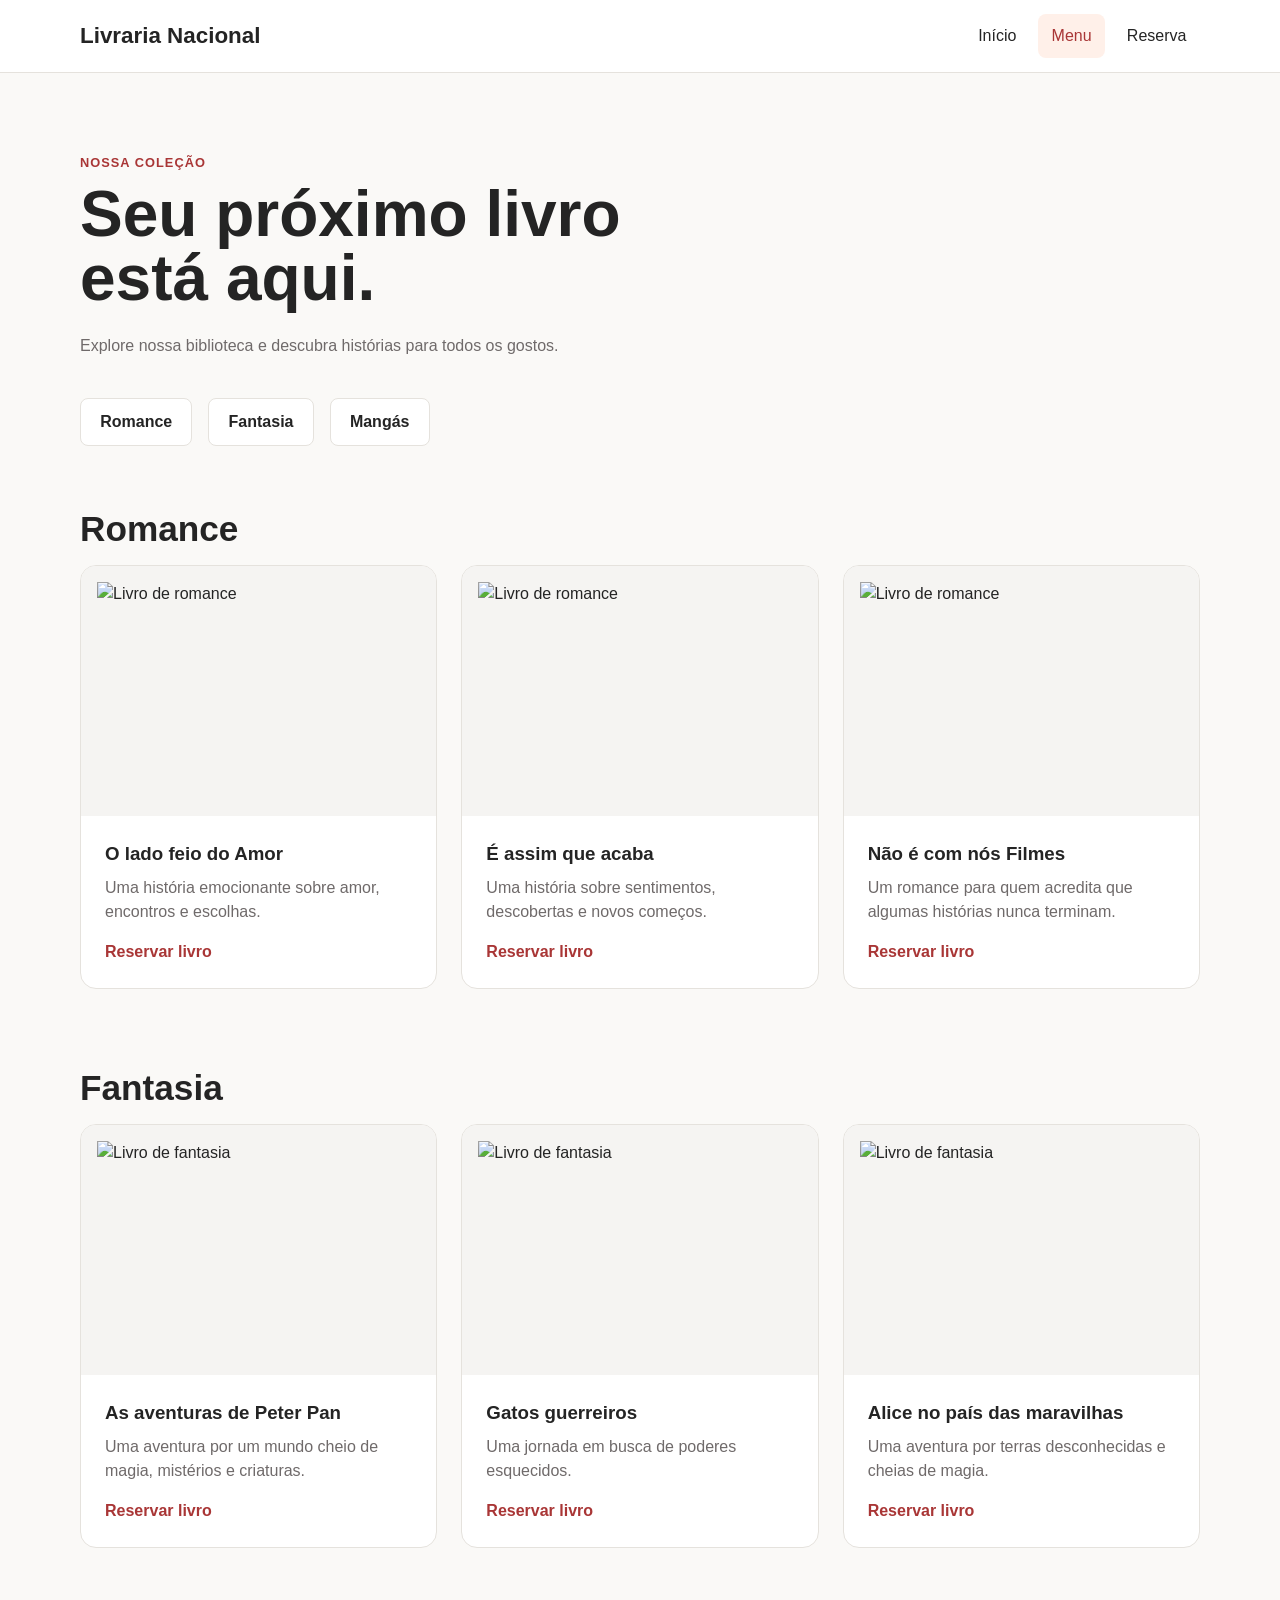
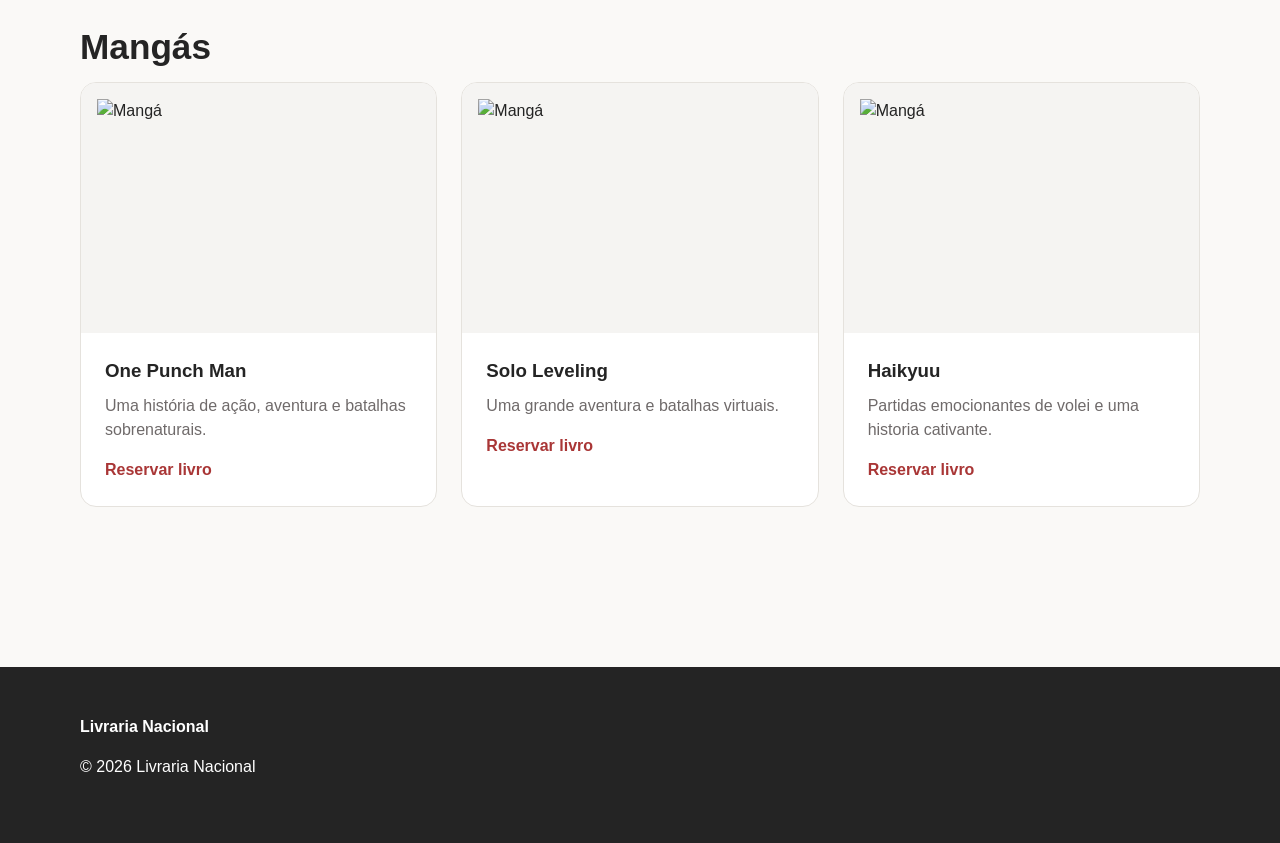
==== menu.html @ 4962b3b3 "Add files via upload" ====
<!DOCTYPE html>
<html lang="pt-br">

<head>
    <meta charset="UTF-8">
    <meta name="viewport" content="width=device-width, initial-scale=1.0">
    <title>Livraria Nacional - Menu</title>
    <link rel="stylesheet" href="style.css">
</head>

<body>
    <header class="site-header">
        <div class="container header-content">
            <a class="brand" href="index.html">Livraria Nacional</a>

            <nav class="main-nav">
                <a href="index.html">Início</a>
                <a href="menu.html" aria-current="page">Menu</a>
                <a href="reserva.html">Reserva</a>
            </nav>
        </div>
    </header>

    <main>
        <section class="library">
            <div class="container">

                <div class="section-heading">
                    <p class="eyebrow">Nossa coleção</p>

                    <h1>Seu próximo livro está aqui.</h1>

                    <p>
                        Explore nossa biblioteca e descubra histórias
                        para todos os gostos.
                    </p>
                </div>

                <div class="category-list">
                    <a href="#romance">Romance</a>
                    <a href="#fantasia">Fantasia</a>
                    <a href="#mangas">Mangás</a>
                </div>

                <section class="library-category" id="romance">
                    <h2>Romance</h2>

                    <div class="library-books">

                        <article class="library-book">
                            <img src="imagens/Romance3.webp" alt="Livro de romance">

                            <div class="library-book-content">
                                <h3>O lado feio do Amor</h3>

                                <p>
                                    Uma história emocionante sobre amor,
                                    encontros e escolhas.
                                </p>

                                <a href="reserva.html">Reservar livro</a>
                            </div>
                        </article>

                        <article class="library-book">
                            <img src="imagens/Romance1.webp" alt="Livro de romance">

                            <div class="library-book-content">
                                <h3>É assim que acaba</h3>

                                <p>
                                    Uma história sobre sentimentos,
                                    descobertas e novos começos.
                                </p>

                                <a href="reserva.html">Reservar livro</a>
                            </div>
                        </article>

                        <article class="library-book">
                            <img src="imagens/Romance2.webp" alt="Livro de romance">

                            <div class="library-book-content">
                                <h3>Não é com nós Filmes</h3>

                                <p>
                                    Um romance para quem acredita que
                                    algumas histórias nunca terminam.
                                </p>

                                <a href="reserva.html">Reservar livro</a>
                            </div>
                        </article>

                    </div>
                </section>

                <section class="library-category" id="fantasia">
                    <h2>Fantasia</h2>

                    <div class="library-books">

                        <article class="library-book">
                            <img src="imagens/Fantasia1.webp" alt="Livro de fantasia">

                            <div class="library-book-content">
                                <h3>As aventuras de Peter Pan</h3>

                                <p>
                                    Uma aventura por um mundo cheio de
                                    magia, mistérios e criaturas.
                                </p>

                                <a href="reserva.html">Reservar livro</a>
                            </div>
                        </article>

                        <article class="library-book">
                            <img src="imagens/Fantasia2.webp" alt="Livro de fantasia">

                            <div class="library-book-content">
                                <h3>Gatos guerreiros</h3>

                                <p>
                                    Uma jornada em busca de poderes
                                    esquecidos.
                                </p>

                                <a href="reserva.html">Reservar livro</a>
                            </div>
                        </article>

                        <article class="library-book">
                            <img src="imagens/Fantasia3.webp" alt="Livro de fantasia">

                            <div class="library-book-content">
                                <h3>Alice no país das maravilhas</h3>

                                <p>
                                    Uma aventura por terras desconhecidas
                                    e cheias de magia.
                                </p>

                                <a href="reserva.html">Reservar livro</a>
                            </div>
                        </article>

                    </div>
                </section>

                <section class="library-category" id="mangas">
                    <h2>Mangás</h2>

                    <div class="library-books">

                        <article class="library-book">
                            <img src="imagens/Manga1.webp" alt="Mangá">

                            <div class="library-book-content">
                                <h3>One Punch Man</h3>

                                <p>
                                    Uma história de ação, aventura e
                                    batalhas sobrenaturais.
                                </p>

                                <a href="reserva.html">Reservar livro</a>
                            </div>
                        </article>

                        <article class="library-book">
                            <img src="imagens/Manga2.webp" alt="Mangá">

                            <div class="library-book-content">
                                <h3>Solo Leveling</h3>

                                <p>
                                    Uma grande aventura e batalhas
                                    virtuais.
                                </p>

                                <a href="reserva.html">Reservar livro</a>
                            </div>
                        </article>

                        <article class="library-book">
                            <img src="imagens/Manga3.webp" alt="Mangá">

                            <div class="library-book-content">
                                <h3>Haikyuu</h3>

                                <p>
                                    Partidas emocionantes de volei
                                    e uma historia cativante.
                                </p>

                                <a href="reserva.html">Reservar livro</a>
                            </div>
                        </article>

                    </div>
                </section>

            </div>
        </section>
    </main>

    <footer class="site-footer">
        <div class="container">
            <p>
                <strong>Livraria Nacional</strong>
            </p>

            <p>© 2026 Livraria Nacional</p>
        </div>
    </footer>

</body>

</html>
---- style.css ----
:root {
    --color-primary: #c84747;
    --color-primary-dark: #a93636;
    --color-text: #242424;
    --color-text-light: #6f6a6a;
    --color-background: #faf9f7;
    --color-white: #ffffff;
    --color-border: #e5e2dd;
    --color-light: #fff0e9;

    --radius-small: 0.5rem;
    --radius-medium: 1rem;
}

* {
    box-sizing: border-box;
}

html {
    scroll-behavior: smooth;
}

body {
    margin: 0;
    background-color: var(--color-background);
    color: var(--color-text);
    font-family: Arial, Helvetica, sans-serif;
    font-size: 1rem;
    line-height: 1.5;
}

h1,
h2,
h3,
p {
    margin-top: 0;
}

h1 {
    margin-bottom: 1.5rem;
    font-size: 4rem;
    line-height: 1;
}

h2 {
    margin-bottom: 1rem;
    font-size: 2.2rem;
    line-height: 1.1;
}

h3 {
    margin-bottom: 0.5rem;
}

a {
    color: inherit;
}

.container {
    width: 90%;
    max-width: 70rem;
    margin: 0 auto;
}

.site-header {
    background-color: #ffffff;
    border-bottom: 1px solid var(--color-border);
}

.header-content {
    min-height: 4.5rem;
    display: flex;
    align-items: center;
    justify-content: space-between;
    gap: 2rem;
}

.brand {
    color: var(--color-text);
    font-size: 1.4rem;
    font-weight: 700;
    text-decoration: none;
}

.main-nav {
    display: flex;
    align-items: center;
    gap: 0.5rem;
}

.main-nav a {
    padding: 0.6rem 0.85rem;
    border-radius: var(--radius-small);
    color: var(--color-text);
    text-decoration: none;
    transition: 0.2s ease;
}

.main-nav a:hover,
.main-nav a[aria-current="page"] {
    background-color: var(--color-light);
    color: var(--color-primary-dark);
}

.eyebrow {
    margin-bottom: 0.6rem;
    color: var(--color-primary-dark);
    font-size: 0.8rem;
    font-weight: 700;
    letter-spacing: 0.08em;
    text-transform: uppercase;
}

.section-heading {
    max-width: 40rem;
    margin-bottom: 2.5rem;
}

.section-heading p:last-child {
    color: var(--color-text-light);
}

.hero {
    padding: 7rem 0 6rem;
    background-color: var(--color-background);
}

.hero-content {
    min-height: 550px;
    display: flex;
    align-items: center;
    justify-content: space-between;
    gap: 3rem;
}

.hero-text-content {
    flex: 1;
    max-width: 600px;
}

.hero-image {
    flex: 1;
    display: flex;
    justify-content: center;
}

.hero-image img {
    width: 100%;
    max-width: 500px;
    height: auto;
    display: block;
}

.hero h1 {
    max-width: 600px;
}

.hero-text {
    max-width: 55ch;
    margin-bottom: 2rem;
    color: var(--color-text-light);
    font-size: 1.1rem;
}

.hero-actions {
    display: flex;
    gap: 1rem;
}

.button {
    display: inline-block;
    padding: 0.8rem 1.2rem;
    border: 1px solid transparent;
    border-radius: var(--radius-small);
    font-weight: 700;
    text-decoration: none;
    cursor: pointer;
    transition: 0.2s ease;
}

.button:hover {
    transform: translateY(-2px);
}

.button-primary {
    background-color: var(--color-primary);
    color: var(--color-white);
}

.button-primary:hover {
    background-color: var(--color-primary-dark);
}

.button-secondary {
    background-color: transparent;
    border-color: var(--color-border);
    color: var(--color-text);
}

.button-secondary:hover {
    border-color: var(--color-primary);
}

.categories {
    padding: 5rem 0;
    background-color: var(--color-white);
}

.category-grid {
    display: grid;
    grid-template-columns: repeat(4, 1fr);
    gap: 1rem;
}

.category-card {
    padding: 1.5rem;
    border: 1px solid var(--color-border);
    border-radius: var(--radius-medium);
    background-color: var(--color-background);
    transition: 0.2s ease;
}

.category-card:hover {
    transform: translateY(-4px);
    border-color: var(--color-primary);
}

.category-icon {
    width: 3rem;
    height: 3rem;
    display: flex;
    align-items: center;
    justify-content: center;
    margin-bottom: 1rem;
    border-radius: 50%;
    background-color: var(--color-light);
    color: var(--color-primary);
    font-size: 1.3rem;
}

.category-card p {
    color: var(--color-text-light);
    font-size: 0.9rem;
}

.book-grid {
    display: grid;
    grid-template-columns: repeat(3, 1fr);
    gap: 1.5rem;
}

.book-card {
    overflow: hidden;
    border: 1px solid var(--color-border);
    border-radius: var(--radius-medium);
    background-color: var(--color-white);
    transition: 0.2s ease;
}

.book-card:hover {
    transform: translateY(-4px);
}

.book-cover {
    height: 18rem;
    display: flex;
    align-items: center;
    justify-content: center;
    padding: 2rem;
    color: white;
    text-align: center;
}

.book-cover span {
    padding: 0.5rem 0.8rem;
    border: 1px solid white;
    border-radius: var(--radius-small);
    font-weight: 700;
}

.book-one {
    background-color: #c47a7a;
}

.book-two {
    background-color: #6f7895;
}

.book-three {
    background-color: #777777;
}

.book-info {
    padding: 1.3rem;
}

.book-info p {
    margin-bottom: 0.5rem;
    color: var(--color-text-light);
}

.book-info strong {
    color: var(--color-primary-dark);
    font-size: 1.1rem;
}

.about {
    padding: 5rem 0;
    background-color: var(--color-white);
    border-top: 1px solid var(--color-border);
}

.about-content {
    display: grid;
    grid-template-columns: 1fr 1fr;
    gap: 5rem;
    align-items: center;
}

.about-content h2 {
    max-width: 600px;
}

.about-text {
    color: var(--color-text-light);
    font-size: 1.05rem;
}

.site-footer {
    padding: 3rem 0;
    background-color: #242424;
    color: white;
}

.footer-content {
    display: flex;
    align-items: center;
    justify-content: space-between;
    gap: 2rem;
}

.footer-content p {
    margin-bottom: 0;
    color: #cfcfcf;
}

.library {
    padding: 5rem 0;
}

.category-list {
    display: flex;
    gap: 1rem;
    margin-bottom: 4rem;
}

.category-list a {
    padding: 0.7rem 1.2rem;
    border: 1px solid var(--color-border);
    border-radius: var(--radius-small);
    background-color: var(--color-white);
    color: var(--color-text);
    font-weight: 700;
    text-decoration: none;
}

.category-list a:hover {
    background-color: var(--color-primary);
    color: var(--color-white);
}

.library-category {
    margin-bottom: 5rem;
}

.library-books {
    display: flex;
    gap: 1.5rem;
}

.library-book {
    flex: 1;
    overflow: hidden;
    border: 1px solid var(--color-border);
    border-radius: var(--radius-medium);
    background-color: var(--color-white);
}

.library-book:hover {
    border-color: var(--color-primary);
}

.library-book img {
    width: 100%;
    height: 250px;
    display: block;
    object-fit: contain;
    padding: 1rem;
    background-color: #f5f4f2;
}

.library-book-content {
    padding: 1.5rem;
}

.library-book-content p {
    color: var(--color-text-light);
}

.library-book-content a {
    color: var(--color-primary-dark);
    font-weight: 700;
    text-decoration: none;
}

.reservation {
    padding: 5rem 0;
}

.reservation-content {
    max-width: 55rem;
}

.reservation-form {
    padding: 2rem;
    border: 1px solid var(--color-border);
    border-radius: var(--radius-medium);
    background-color: var(--color-white);
}

.form-group {
    margin-bottom: 1.5rem;
}

.form-group label {
    display: block;
    margin-bottom: 0.5rem;
    font-weight: 700;
}

.form-group input,
.form-group select,
.form-group textarea {
    width: 100%;
    padding: 0.8rem;
    border: 1px solid var(--color-border);
    border-radius: var(--radius-small);
    background-color: var(--color-white);
    color: var(--color-text);
    font-family: inherit;
    font-size: 1rem;
}

.form-group textarea {
    resize: vertical;
}

@media (max-width: 800px) {

    .hero h1 {
        font-size: 3.5rem;
    }

    .category-grid {
        grid-template-columns: repeat(2, 1fr);
    }

    .book-grid {
        grid-template-columns: 1fr;
    }

    .about-content {
        grid-template-columns: 1fr;
        gap: 2rem;
    }

    .library-books {
        flex-direction: column;
    }
}

@media (max-width: 550px) {

    .header-content {
        flex-direction: column;
        padding: 1rem 0;
    }

    .main-nav {
        width: 100%;
        justify-content: center;
    }

    .hero {
        padding: 4rem 0;
    }

    .hero h1 {
        font-size: 2.8rem;
    }

    .category-grid {
        grid-template-columns: 1fr;
    }

    .hero-actions {
        flex-direction: column;
        align-items: flex-start;
    }
}
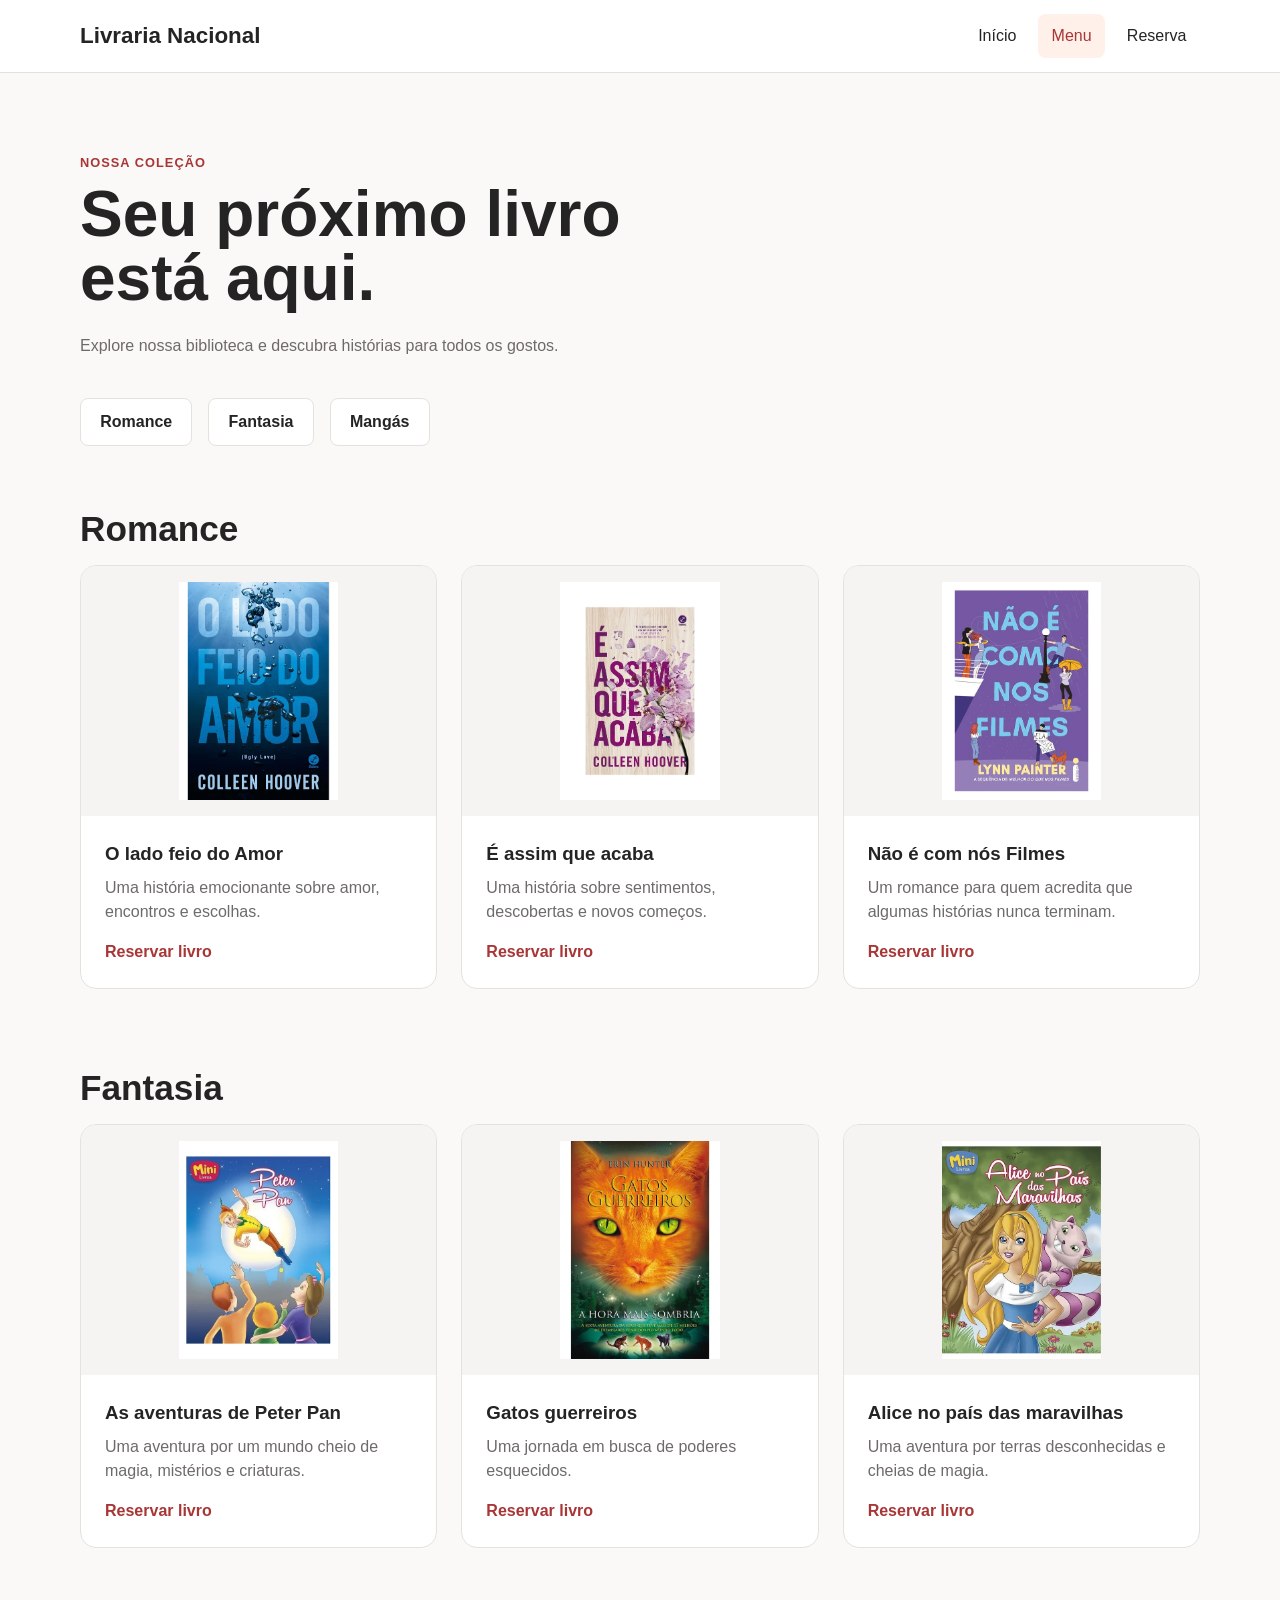
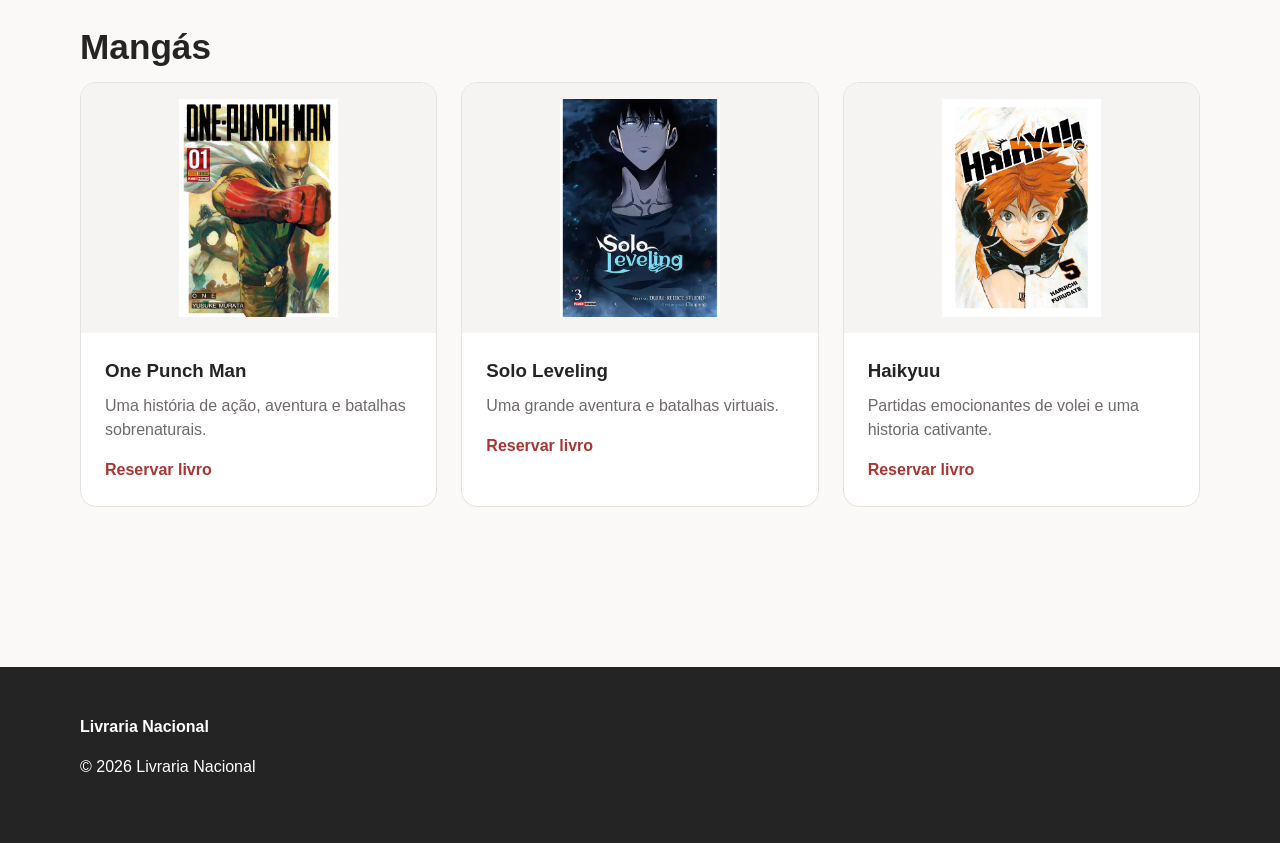
==== commit ca83b5fe: "Fix HTML encoding issues in menu.html" ====
--- a/menu.html
+++ b/menu.html
@@ -48,7 +48,7 @@
                     <div class="library-books">
 
                         <article class="library-book">
-                            <img src="imagens/Romance3.webp" alt="Livro de romance">
+                            <img src="Romance3.webp" alt="Livro de romance">
 
                             <div class="library-book-content">
                                 <h3>O lado feio do Amor</h3>
@@ -63,7 +63,7 @@
                         </article>
 
                         <article class="library-book">
-                            <img src="imagens/Romance1.webp" alt="Livro de romance">
+                            <img src="Romance1.webp" alt="Livro de romance">
 
                             <div class="library-book-content">
                                 <h3>É assim que acaba</h3>
@@ -78,7 +78,7 @@
                         </article>
 
                         <article class="library-book">
-                            <img src="imagens/Romance2.webp" alt="Livro de romance">
+                            <img src="Romance2.webp" alt="Livro de romance">
 
                             <div class="library-book-content">
                                 <h3>Não é com nós Filmes</h3>
@@ -101,7 +101,7 @@
                     <div class="library-books">
 
                         <article class="library-book">
-                            <img src="imagens/Fantasia1.webp" alt="Livro de fantasia">
+                            <img src="Fantasia1.webp" alt="Livro de fantasia">
 
                             <div class="library-book-content">
                                 <h3>As aventuras de Peter Pan</h3>
@@ -116,7 +116,7 @@
                         </article>
 
                         <article class="library-book">
-                            <img src="imagens/Fantasia2.webp" alt="Livro de fantasia">
+                            <img src="Fantasia2.webp" alt="Livro de fantasia">
 
                             <div class="library-book-content">
                                 <h3>Gatos guerreiros</h3>
@@ -131,7 +131,7 @@
                         </article>
 
                         <article class="library-book">
-                            <img src="imagens/Fantasia3.webp" alt="Livro de fantasia">
+                            <img src="Fantasia3.webp" alt="Livro de fantasia">
 
                             <div class="library-book-content">
                                 <h3>Alice no país das maravilhas</h3>
@@ -154,7 +154,7 @@
                     <div class="library-books">
 
                         <article class="library-book">
-                            <img src="imagens/Manga1.webp" alt="Mangá">
+                            <img src="Manga1.webp" alt="Mangá">
 
                             <div class="library-book-content">
                                 <h3>One Punch Man</h3>
@@ -169,7 +169,7 @@
                         </article>
 
                         <article class="library-book">
-                            <img src="imagens/Manga2.webp" alt="Mangá">
+                            <img src="Manga2.webp" alt="Mangá">
 
                             <div class="library-book-content">
                                 <h3>Solo Leveling</h3>
@@ -184,7 +184,7 @@
                         </article>
 
                         <article class="library-book">
-                            <img src="imagens/Manga3.webp" alt="Mangá">
+                            <img src="Manga3.webp" alt="Mangá">
 
                             <div class="library-book-content">
                                 <h3>Haikyuu</h3>
@@ -217,4 +217,4 @@
 
 </body>
 
-</html>+</html>
